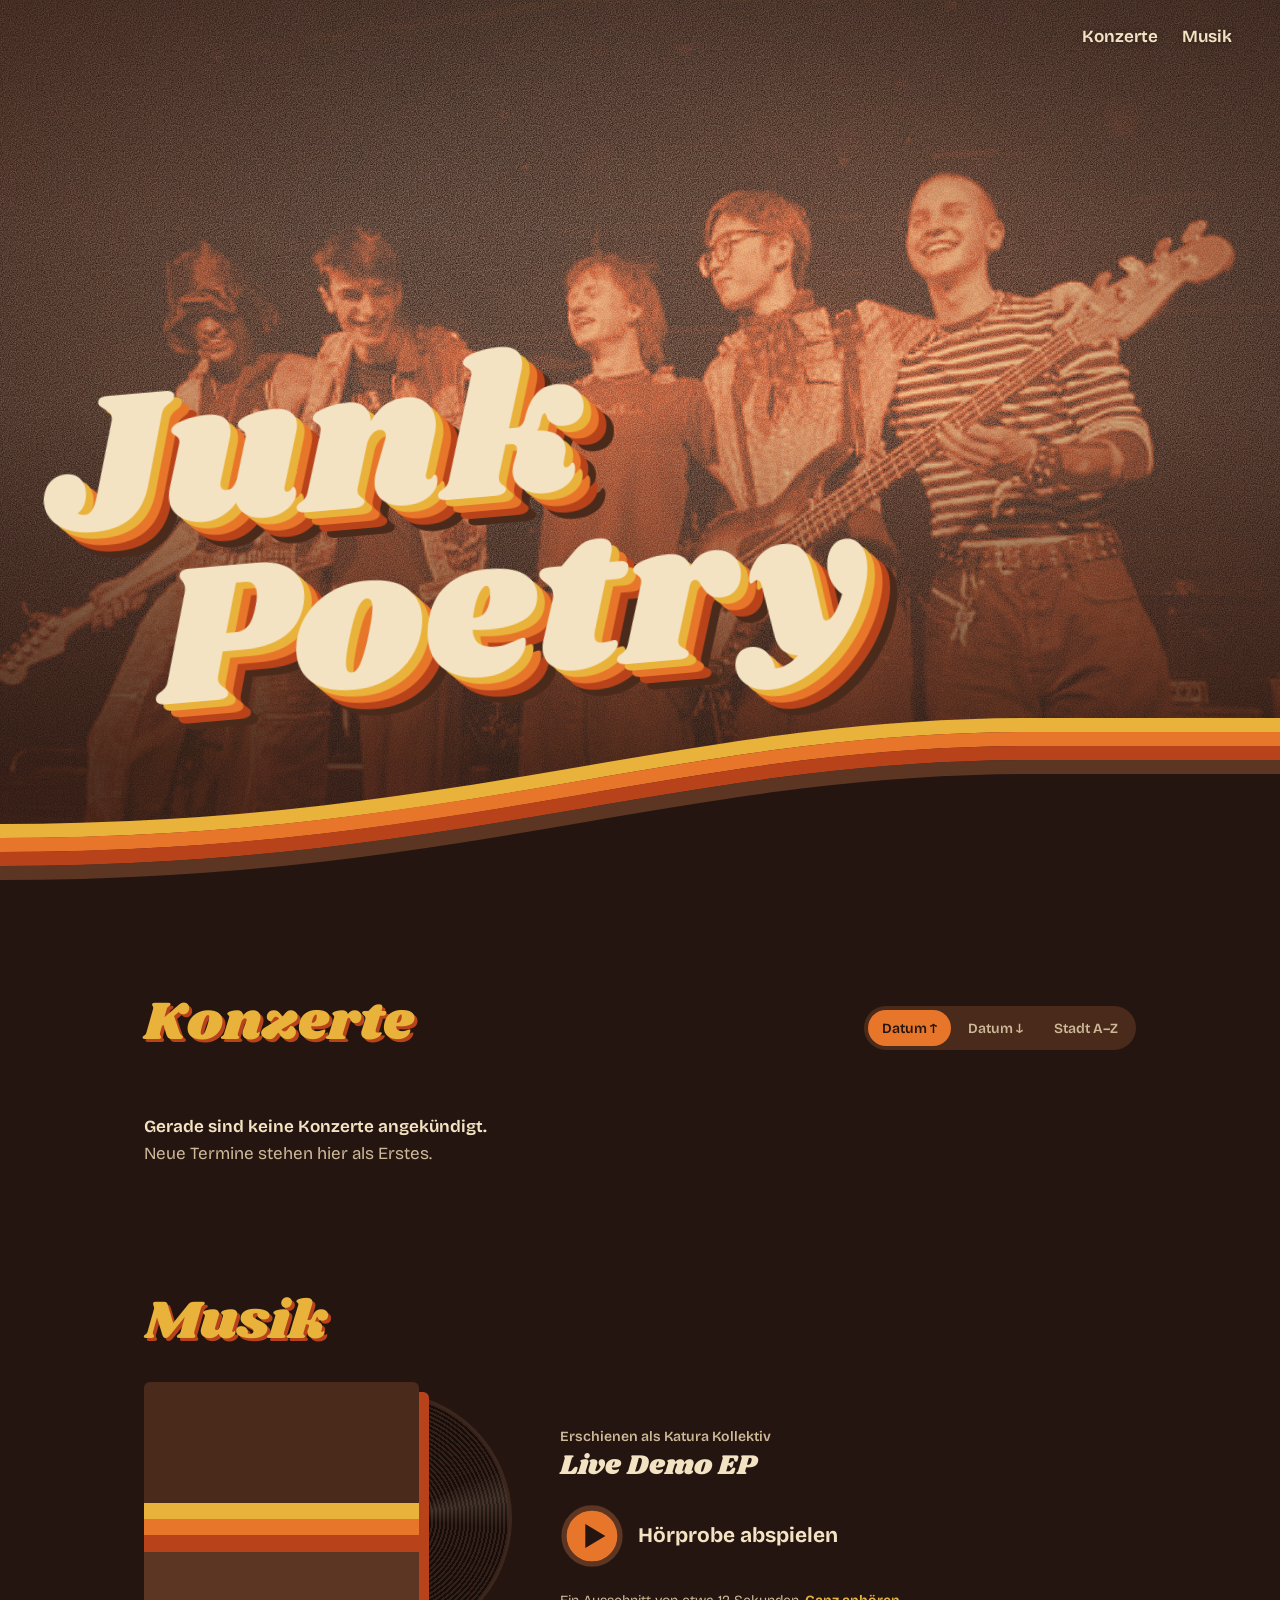
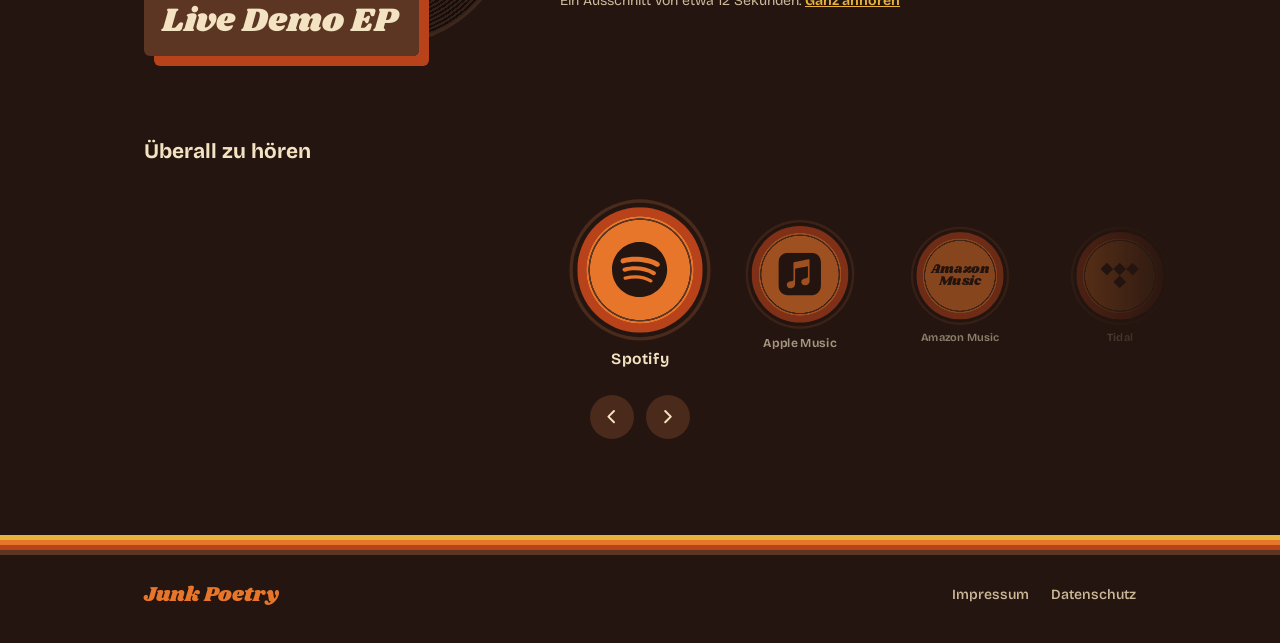
==== index.html @ 199b7a6d "Erste Version der Band-Seite Startseite mit animiertem Titel, Konzertliste, Hörprobe und Plattform-K" ====
<!doctype html>
<html lang="de">
<head>
  <meta charset="utf-8">
  <meta name="viewport" content="width=device-width, initial-scale=1">
  <title>Junk Poetry</title>
  <meta name="description" content="Junk Poetry – Konzerte, Musik und alles Neue von der Band.">
  <meta name="theme-color" content="#241510">
  <meta property="og:title" content="Junk Poetry">
  <meta property="og:description" content="Konzerte, Musik und alles Neue von der Band.">
  <meta property="og:image" content="https://junkpoetry.de/assets/img/hero.jpg">
  <meta property="og:url" content="https://junkpoetry.de/">
  <link rel="icon" href="assets/img/favicon.svg" type="image/svg+xml">
  <link rel="preload" href="assets/fonts/shrikhand-latin-400-normal.woff2" as="font" type="font/woff2" crossorigin>
  <link rel="preload" href="assets/img/hero.jpg" as="image">
  <link rel="stylesheet" href="assets/css/base.css">
  <link rel="stylesheet" href="assets/css/site.css">
  <script src="vendor/supabase.js" defer></script>
  <script type="module" src="assets/js/site.js"></script>
</head>
<body>
  <!-- Duotone-Filter fürs Bandfoto: Schatten Espresso, Mitten Rost, Lichter Aprikose -->
  <svg width="0" height="0" aria-hidden="true" focusable="false" style="position:absolute">
    <filter id="duotone" color-interpolation-filters="sRGB">
      <feColorMatrix type="matrix" values="0.30 0.59 0.11 0 0  0.30 0.59 0.11 0 0  0.30 0.59 0.11 0 0  0 0 0 1 0"/>
      <feComponentTransfer>
        <feFuncR type="table" tableValues="0.141 0.722 0.957"/>
        <feFuncG type="table" tableValues="0.082 0.263 0.788"/>
        <feFuncB type="table" tableValues="0.063 0.106 0.541"/>
      </feComponentTransfer>
    </filter>
  </svg>

  <header class="hero">
    <div class="hero__photo">
      <img id="hero-img" src="assets/img/hero.jpg" alt="Junk Poetry Arm in Arm auf der Bühne nach einem Konzert">
    </div>
    <div class="hero__shade" aria-hidden="true"></div>

    <nav class="topnav" aria-label="Seitenbereiche">
      <a href="#konzerte">Konzerte</a>
      <a href="#musik">Musik</a>
    </nav>

    <h1 class="title">
      <span class="title__word title__word--junk">Junk</span>
      <span class="title__word title__word--poetry">Poetry</span>
    </h1>

    <svg class="swoosh" viewBox="0 0 1440 190" preserveAspectRatio="none" aria-hidden="true" focusable="false">
      <path class="swoosh__fill" d="M0,168 C520,168 760,62 1160,62 L1440,62 L1440,190 L0,190 Z"/>
      <g class="swoosh__lines" fill="none">
        <path stroke="var(--mustard)" d="M0,120 C520,120 760,14 1160,14 L1440,14"/>
        <path stroke="var(--orange)"  d="M0,134 C520,134 760,28 1160,28 L1440,28"/>
        <path stroke="var(--rust)"    d="M0,148 C520,148 760,42 1160,42 L1440,42"/>
        <path stroke="var(--cocoa-2)" d="M0,162 C520,162 760,56 1160,56 L1440,56"/>
      </g>
    </svg>
  </header>

  <main>
    <section id="konzerte" class="section" aria-labelledby="konzerte-titel">
      <div class="section__head">
        <h2 id="konzerte-titel">Konzerte</h2>
        <div class="sort" role="group" aria-label="Konzerte sortieren">
          <button type="button" data-sort="asc" title="Nächste Konzerte zuerst" aria-pressed="true">Datum ↑</button>
          <button type="button" data-sort="desc" title="Späteste Konzerte zuerst" aria-pressed="false">Datum ↓</button>
          <button type="button" data-sort="city" aria-pressed="false">Stadt A–Z</button>
        </div>
      </div>
      <ol class="gigs" id="gigs" aria-live="polite">
        <li class="gigs__state">Termine werden geladen …</li>
      </ol>
    </section>

    <section id="musik" class="section" aria-labelledby="musik-titel">
      <div class="section__head">
        <h2 id="musik-titel">Musik</h2>
      </div>

      <div class="release" id="release" hidden>
        <div class="release__art">
          <div class="vinyl" aria-hidden="true"><span class="vinyl__label"></span></div>
          <div class="cover" id="release-cover"></div>
        </div>
        <div class="release__text">
          <p class="release__by">Erschienen als Katura Kollektiv</p>
          <h3 class="release__title" id="release-title"></h3>
          <button type="button" class="play" id="play" aria-describedby="play-hint">
            <svg class="play__ring" viewBox="0 0 48 48" aria-hidden="true">
              <circle cx="24" cy="24" r="21" class="play__track"/>
              <circle cx="24" cy="24" r="21" class="play__progress" id="play-progress"/>
              <path class="play__icon play__icon--play" d="M19 15 L34 24 L19 33 Z"/>
              <g class="play__icon play__icon--stop"><rect x="17" y="17" width="14" height="14" rx="2"/></g>
            </svg>
            <span class="play__label" id="play-label">Hörprobe abspielen</span>
          </button>
          <p class="release__hint" id="play-hint"></p>
          <audio id="snippet" preload="none" crossorigin="anonymous"></audio>
        </div>
      </div>

      <h3 class="platforms__title" id="platforms-titel">Überall zu hören</h3>
      <div class="carousel" aria-labelledby="platforms-titel">
        <ul class="carousel__track" id="platforms"></ul>
        <div class="carousel__navs">
          <button type="button" class="carousel__nav carousel__nav--prev" aria-label="Vorherige Plattform">
            <svg viewBox="0 0 24 24" aria-hidden="true"><path d="M15 5 L8 12 L15 19"/></svg>
          </button>
          <button type="button" class="carousel__nav carousel__nav--next" aria-label="Nächste Plattform">
            <svg viewBox="0 0 24 24" aria-hidden="true"><path d="M9 5 L16 12 L9 19"/></svg>
          </button>
        </div>
      </div>
    </section>
  </main>

  <footer class="footer">
    <div class="stripes stripes--thin" aria-hidden="true"></div>
    <div class="footer__inner">
      <p class="footer__name">Junk Poetry</p>
      <ul class="footer__links" id="footer-links">
        <li><a href="impressum.html">Impressum</a></li>
        <li><a href="datenschutz.html">Datenschutz</a></li>
      </ul>
    </div>
  </footer>
</body>
</html>
---- assets/css/base.css ----
/* Junk Poetry — gemeinsame Basis (Fonts + Farben) für Seite und Admin */

@font-face {
  font-family: "Shrikhand";
  font-style: normal;
  font-weight: 400;
  font-display: swap;
  src: url("../fonts/shrikhand-latin-400-normal.woff2") format("woff2");
  unicode-range: U+0000-00FF, U+0131, U+0152-0153, U+02BB-02BC, U+02C6, U+02DA, U+02DC, U+0304, U+0308, U+0329, U+2000-206F, U+20AC, U+2122, U+2191, U+2193, U+2212, U+2215, U+FEFF, U+FFFD;
}
@font-face {
  font-family: "Shrikhand";
  font-style: normal;
  font-weight: 400;
  font-display: swap;
  src: url("../fonts/shrikhand-latin-ext-400-normal.woff2") format("woff2");
  unicode-range: U+0100-02BA, U+02BD-02C5, U+02C7-02CC, U+02CE-02D7, U+02DD-02FF, U+1E00-1E9F, U+20A0-20AB, U+20AD-20C0, U+A720-A7FF;
}
@font-face {
  font-family: "Bricolage";
  font-style: normal;
  font-weight: 200 800;
  font-display: swap;
  src: url("../fonts/bricolage-grotesque-latin-wght-normal.woff2") format("woff2-variations");
  unicode-range: U+0000-00FF, U+0131, U+0152-0153, U+02BB-02BC, U+02C6, U+02DA, U+02DC, U+0304, U+0308, U+0329, U+2000-206F, U+20AC, U+2122, U+2191, U+2193, U+2212, U+2215, U+FEFF, U+FFFD;
}
@font-face {
  font-family: "Bricolage";
  font-style: normal;
  font-weight: 200 800;
  font-display: swap;
  src: url("../fonts/bricolage-grotesque-latin-ext-wght-normal.woff2") format("woff2-variations");
  unicode-range: U+0100-02BA, U+02BD-02C5, U+02C7-02CC, U+02CE-02D7, U+02DD-02FF, U+1E00-1E9F, U+20A0-20AB, U+20AD-20C0, U+A720-A7FF;
}

:root {
  --espresso: #241510;
  --cocoa: #4a2a1b;
  --cocoa-2: #5c3622;
  --rust: #b8431b;
  --orange: #e8762a;
  --mustard: #e9b23b;
  --cream: #f3e3c3;
  --cream-dim: #cdb898;

  --display: "Shrikhand", "Cooper Black", Georgia, serif;
  --body: "Bricolage", "Avenir Next", system-ui, sans-serif;

  /* Typo-Skala (ca. 1.25) */
  --t-sm: 0.875rem;
  --t-base: 1.0625rem;
  --t-md: 1.3rem;
  --t-lg: 1.75rem;
  --t-xl: clamp(2.2rem, 5vw, 3.4rem);

  --gutter: clamp(1rem, 4vw, 3rem);
  --maxw: 68rem;

  color-scheme: dark;
}

*,
*::before,
*::after { box-sizing: border-box; }

html { -webkit-text-size-adjust: 100%; }

body {
  margin: 0;
  background: var(--espresso);
  color: var(--cream);
  font-family: var(--body);
  font-size: var(--t-base);
  line-height: 1.55;
  font-weight: 400;
  -webkit-font-smoothing: antialiased;
}

img, svg { display: block; max-width: 100%; }

a { color: inherit; }

:focus-visible {
  outline: 3px solid var(--mustard);
  outline-offset: 3px;
  border-radius: 4px;
}

.visually-hidden {
  position: absolute !important;
  width: 1px; height: 1px;
  overflow: hidden; clip: rect(0 0 0 0);
  white-space: nowrap;
}

/* Die vier Streifen – das wiederkehrende 70s-Motiv */
.stripes {
  --h: 8px;
  height: calc(var(--h) * 4);
  background: linear-gradient(
    var(--mustard) 0 25%,
    var(--orange) 25% 50%,
    var(--rust) 50% 75%,
    var(--cocoa-2) 75% 100%
  );
}
---- assets/css/site.css ----
/* ---------- Hero ---------- */

.hero {
  position: relative;
  min-height: max(34rem, 100svh);
  display: grid;
  grid-template-rows: auto 1fr auto;
  overflow: hidden;
  isolation: isolate;
}

.hero__photo {
  position: absolute;
  inset: 0;
  z-index: -2;
}
.hero__photo img {
  width: 100%;
  height: 100%;
  object-fit: cover;
  object-position: 50% 30%;
  filter: url(#duotone) contrast(1.08);
  opacity: 0;
  transform: scale(1.08);
  animation: photo-in 0.9s cubic-bezier(.2, .7, .2, 1) forwards;
}

/* Abdunkeln unten (Lesbarkeit) + Filmkorn, versteckt auch das kleine Foto */
.hero__shade {
  position: absolute;
  inset: 0;
  z-index: -1;
  background:
    url("data:image/svg+xml,%3Csvg xmlns='http://www.w3.org/2000/svg' width='180' height='180'%3E%3Cfilter id='n'%3E%3CfeTurbulence type='fractalNoise' baseFrequency='.85' numOctaves='3' stitchTiles='stitch'/%3E%3CfeColorMatrix values='0 0 0 0 .95  0 0 0 0 .85  0 0 0 0 .7  0 0 0 .55 0'/%3E%3C/filter%3E%3Crect width='100%25' height='100%25' filter='url(%23n)'/%3E%3C/svg%3E"),
    radial-gradient(ellipse at 50% 35%, transparent 30%, rgb(36 21 16 / .55) 100%),
    linear-gradient(to bottom, rgb(36 21 16 / .35), transparent 25%, transparent 45%, rgb(36 21 16 / .75) 85%);
  background-blend-mode: overlay, normal, normal;
  opacity: 0.95;
}

.topnav {
  display: flex;
  justify-content: flex-end;
  gap: 1.5rem;
  padding: 1.25rem var(--gutter);
  font-weight: 650;
  font-size: var(--t-base);
}
.topnav a {
  text-decoration: none;
  padding: 0.25rem 0;
  border-bottom: 2px solid transparent;
  text-shadow: 0 1px 6px rgb(36 21 16 / .6);
}
.topnav a:hover { border-bottom-color: var(--mustard); }

.title {
  align-self: end;
  margin: 0;
  padding: 0 var(--gutter) 0.5rem;
  font-family: var(--display);
  font-weight: 400;
  font-size: clamp(4.4rem, 17vw, 12.5rem);
  line-height: 0.82;
  color: var(--cream);
  display: flex;
  flex-direction: column;
  align-items: flex-start;
  /* 70s-Stapelschatten */
  text-shadow:
    0.035em 0.035em 0 var(--mustard),
    0.07em 0.07em 0 var(--orange),
    0.105em 0.105em 0 var(--rust),
    0.14em 0.14em 0 var(--cocoa);
}
.title__word {
  display: block;
  transform-origin: 40% 70%;
  opacity: 0;
}
.title__word--junk {
  --tilt: -5deg;
  animation: pop 0.7s cubic-bezier(.3, 1.4, .5, 1) 0.45s forwards;
}
.title__word--poetry {
  --tilt: -5deg;
  margin-left: 0.55em;
  animation: pop 0.7s cubic-bezier(.3, 1.4, .5, 1) 0.9s forwards;
}

.swoosh {
  display: block;
  width: 100%;
  height: 190px;
  margin-bottom: -1px;
  clip-path: inset(0 100% 0 0);
  animation: wipe 0.9s cubic-bezier(.6, 0, .2, 1) 1.25s forwards;
}
.swoosh__fill { fill: var(--espresso); }
.swoosh__lines path {
  stroke-width: 14;
  vector-effect: non-scaling-stroke;
}

@keyframes photo-in {
  to { opacity: 1; transform: scale(1); }
}
@keyframes pop {
  0%   { opacity: 0; transform: scale(0.2) rotate(-16deg); }
  55%  { opacity: 1; transform: scale(1.12) rotate(2deg); }
  80%  { transform: scale(0.97) rotate(var(--tilt)); }
  100% { opacity: 1; transform: scale(1) rotate(var(--tilt)); }
}
@keyframes wipe {
  to { clip-path: inset(0 0 0 0); }
}

/* ---------- Sektionen ---------- */

.section {
  max-width: var(--maxw);
  margin: 0 auto;
  padding: clamp(3rem, 8vw, 6rem) var(--gutter) 0;
}

.section__head {
  display: flex;
  flex-wrap: wrap;
  align-items: end;
  justify-content: space-between;
  gap: 1rem 2rem;
  margin-bottom: 2rem;
}

.section h2 {
  margin: 0;
  font-family: var(--display);
  font-weight: 400;
  font-size: var(--t-xl);
  line-height: 1;
  color: var(--mustard);
  text-shadow: 0.05em 0.05em 0 var(--rust);
}

/* ---------- Sortierung ---------- */

.sort {
  display: inline-flex;
  padding: 4px;
  gap: 2px;
  border-radius: 999px;
  background: var(--cocoa);
}
.sort button {
  font: inherit;
  font-size: var(--t-sm);
  font-weight: 600;
  color: var(--cream-dim);
  background: none;
  border: 0;
  border-radius: 999px;
  padding: 0.45rem 0.9rem;
  white-space: nowrap;
  cursor: pointer;
}
.sort button:hover { color: var(--cream); }
.sort button[aria-pressed="true"] {
  background: var(--orange);
  color: var(--espresso);
}

/* ---------- Konzerte als Ticketabrisse ---------- */

.gigs {
  list-style: none;
  margin: 0;
  padding: 0;
  display: grid;
  gap: 1.1rem;
}

.gigs__state {
  padding: 2rem 0;
  color: var(--cream-dim);
  max-width: 34rem;
}
.gigs__state strong { color: var(--cream); font-weight: 650; }

.gig {
  --notch: 11px;
  position: relative;
  display: grid;
  grid-template-columns: 7.5rem 1fr auto;
  align-items: stretch;
  background: var(--cream);
  color: var(--espresso);
  border-radius: 10px;
  /* Kerben links und rechts der Perforation */
  -webkit-mask:
    radial-gradient(circle var(--notch) at 7.5rem 0, transparent 98%, #000) top / 100% 51% no-repeat,
    radial-gradient(circle var(--notch) at 7.5rem 100%, transparent 98%, #000) bottom / 100% 51% no-repeat;
          mask:
    radial-gradient(circle var(--notch) at 7.5rem 0, transparent 98%, #000) top / 100% 51% no-repeat,
    radial-gradient(circle var(--notch) at 7.5rem 100%, transparent 98%, #000) bottom / 100% 51% no-repeat;
}

.gig__date {
  display: grid;
  place-content: center;
  text-align: center;
  padding: 1rem 0.5rem;
  background: var(--orange);
  border-radius: 10px 0 0 10px;
  color: var(--espresso);
}
.gig__date time { display: grid; }
.gig__day {
  font-family: var(--display);
  font-size: 2.6rem;
  line-height: 1;
  color: var(--cream);
  text-shadow: 0.05em 0.05em 0 var(--rust);
}
.gig__month {
  font-weight: 700;
  font-size: var(--t-sm);
  margin-top: 0.3rem;
}

.gig__info {
  padding: 1.1rem 1.4rem;
  border-left: 3px dashed rgb(36 21 16 / .35);
  min-width: 0;
}
.gig__city {
  margin: 0;
  font-size: var(--t-lg);
  font-weight: 750;
  line-height: 1.1;
  letter-spacing: -0.01em;
}
.gig__venue {
  margin: 0.25rem 0 0;
  font-weight: 500;
}
.gig__note {
  margin: 0.35rem 0 0;
  font-size: var(--t-sm);
  color: #6b4a36;
}

.gig__action {
  display: flex;
  align-items: center;
  padding: 1rem 1.4rem 1rem 0;
}

.btn {
  display: inline-flex;
  align-items: center;
  gap: 0.5rem;
  font: inherit;
  font-weight: 700;
  text-decoration: none;
  background: var(--espresso);
  color: var(--cream);
  border: 0;
  border-radius: 999px;
  padding: 0.65rem 1.3rem;
  cursor: pointer;
  white-space: nowrap;
}
.btn:hover { background: var(--rust); }

.stamp {
  display: inline-block;
  font-family: var(--display);
  font-size: 1.05rem;
  color: var(--rust);
  border: 3px solid currentColor;
  border-radius: 8px;
  padding: 0.2rem 0.7rem;
  transform: rotate(-6deg);
  white-space: nowrap;
}
.stamp--free { color: #6f7a2e; }
.stamp--tba  { color: #8a6a52; font-family: var(--body); font-weight: 700; font-size: var(--t-sm); }

@media (max-width: 640px) {
  .gig {
    --cut: 5.5rem;
    grid-template-columns: var(--cut) 1fr;
    -webkit-mask:
      radial-gradient(circle var(--notch) at var(--cut) 0, transparent 98%, #000) top / 100% 51% no-repeat,
      radial-gradient(circle var(--notch) at var(--cut) 100%, transparent 98%, #000) bottom / 100% 51% no-repeat;
            mask:
      radial-gradient(circle var(--notch) at var(--cut) 0, transparent 98%, #000) top / 100% 51% no-repeat,
      radial-gradient(circle var(--notch) at var(--cut) 100%, transparent 98%, #000) bottom / 100% 51% no-repeat;
  }
  .gig__date { grid-row: span 2; }
  .gig__day { font-size: 2.1rem; }
  .gig__info { padding: 1rem 1rem 0.4rem; }
  .gig__city { font-size: var(--t-md); }
  .gig__action {
    border-left: 3px dashed rgb(36 21 16 / .35);
    padding: 0.4rem 1rem 1rem;
  }
}

/* ---------- Release + Hörprobe ---------- */

.release {
  display: grid;
  grid-template-columns: minmax(0, 22rem) 1fr;
  gap: clamp(1.5rem, 5vw, 4.5rem);
  align-items: center;
  margin-bottom: clamp(3rem, 7vw, 5rem);
}
.release[hidden] { display: none; }

.release__art {
  position: relative;
  width: 78%;
  aspect-ratio: 1;
}

.cover {
  position: relative;
  z-index: 1;
  width: 100%;
  height: 100%;
  border-radius: 6px;
  overflow: hidden;
  box-shadow: 10px 10px 0 var(--rust);
  background: var(--cocoa);
}
.cover img { width: 100%; height: 100%; object-fit: cover; }

/* Platzhalter-Cover, falls noch keins hochgeladen ist */
.cover--empty {
  display: grid;
  align-content: end;
  padding: 1.1rem;
  background: linear-gradient(
    var(--cocoa) 0 44%,
    var(--mustard) 44% 50%,
    var(--orange) 50% 56%,
    var(--rust) 56% 62%,
    var(--cocoa-2) 62% 100%
  );
}
.cover--empty span {
  font-family: var(--display);
  font-size: clamp(1.4rem, 3.4vw, 2.1rem);
  line-height: 1;
  color: var(--cream);
}

.vinyl {
  position: absolute;
  inset: 4% -34% 4% auto;
  aspect-ratio: 1;
  border-radius: 50%;
  background:
    radial-gradient(circle, var(--espresso) 0 3%, transparent 3.5%),
    radial-gradient(circle, transparent 0 30%, transparent 30%),
    conic-gradient(from 30deg, transparent 0 10%, rgb(243 227 195 / .10) 14%, transparent 18% 60%, rgb(243 227 195 / .08) 64%, transparent 68%),
    repeating-radial-gradient(circle, #160d09 0 2px, #33201a 2px 4px);
  box-shadow: inset 0 0 0 3px #3d271d;
}
.vinyl__label {
  position: absolute;
  inset: 34%;
  border-radius: 50%;
  background:
    radial-gradient(circle, var(--espresso) 0 9%, transparent 10%),
    conic-gradient(var(--mustard) 0 25%, var(--orange) 0 50%, var(--mustard) 0 75%, var(--orange) 0);
}
.is-playing .vinyl { animation: spin 1.8s linear infinite; }

@keyframes spin { to { transform: rotate(1turn); } }

.release__by {
  margin: 0;
  color: var(--cream-dim);
  font-size: var(--t-sm);
  font-weight: 600;
}
.release__title {
  margin: 0.2rem 0 1.4rem;
  font-family: var(--display);
  font-weight: 400;
  font-size: var(--t-lg);
  line-height: 1.1;
}

.play {
  display: inline-flex;
  align-items: center;
  gap: 0.9rem;
  font: inherit;
  font-weight: 700;
  font-size: var(--t-md);
  color: var(--cream);
  background: none;
  border: 0;
  padding: 0;
  cursor: pointer;
}
.play__ring { width: 4rem; height: 4rem; flex: none; }
.play__track { fill: var(--orange); stroke: var(--cocoa-2); stroke-width: 4; }
.play__progress {
  fill: none;
  stroke: var(--mustard);
  stroke-width: 4;
  stroke-linecap: round;
  stroke-dasharray: 132;
  stroke-dashoffset: 132;
  transform: rotate(-90deg);
  transform-origin: center;
}
.play__icon { fill: var(--espresso); }
.play__icon--stop { display: none; }
.is-playing .play__icon--play { display: none; }
.is-playing .play__icon--stop { display: inline; }
.play:hover .play__track { fill: var(--mustard); }

.release__hint {
  margin: 0.8rem 0 0;
  font-size: var(--t-sm);
  color: var(--cream-dim);
  max-width: 30rem;
}
.release__hint a { color: var(--mustard); font-weight: 650; }

@media (max-width: 640px) {
  .hero { min-height: max(30rem, 78svh); }
  .title { font-size: 19vw; }
  .swoosh { height: 120px; }
  .swoosh__lines path { stroke-width: 9; }
  .release { grid-template-columns: 1fr; }
  .release__art { width: 62%; }
}

/* ---------- Plattform-Karussell ---------- */

.platforms__title {
  margin: 0 0 0.5rem;
  font-size: var(--t-md);
  font-weight: 700;
}

.carousel {
  position: relative;
  margin: 0 calc(var(--gutter) * -1);
}

.carousel__track {
  --item: 9.5rem;
  list-style: none;
  margin: 0;
  display: flex;
  gap: 0.5rem;
  overflow-x: auto;
  scroll-snap-type: x mandatory;
  scroll-behavior: smooth;
  overscroll-behavior-x: contain;
  padding: 2.5rem calc(50% - var(--item) / 2) 2rem;
  scrollbar-width: none;
  -webkit-mask-image: linear-gradient(to right, transparent, #000 18%, #000 82%, transparent);
          mask-image: linear-gradient(to right, transparent, #000 18%, #000 82%, transparent);
}
.carousel__track::-webkit-scrollbar { display: none; }

.carousel__track > li {
  flex: 0 0 var(--item);
  scroll-snap-align: center;
  display: grid;
  justify-items: center;
}

.platform {
  --k: 0; /* 1 = Mitte, 0 = Rand – per JS gesetzt */
  display: grid;
  justify-items: center;
  gap: 0.8rem;
  text-decoration: none;
  transform: scale(calc(0.78 + var(--k) * 0.34));
  opacity: calc(0.5 + var(--k) * 0.5);
  transition: transform 0.12s linear, opacity 0.12s linear;
}

/* Jede Plattform als Plattenlabel */
.platform__disc {
  width: 7rem;
  aspect-ratio: 1;
  border-radius: 50%;
  display: grid;
  place-items: center;
  background:
    radial-gradient(circle, transparent 0 56%, var(--cocoa-2) 56.5% 58%, transparent 58.5%),
    radial-gradient(circle, var(--orange) 0 60%, var(--rust) 60.5% 100%);
  box-shadow: 0 0 0 4px var(--espresso), 0 0 0 7px var(--cocoa);
}
.platform__disc svg {
  width: 44%;
  height: 44%;
  fill: var(--espresso);
}
.platform__word {
  font-family: var(--display);
  font-size: 1.05rem;
  line-height: 0.95;
  text-align: center;
  color: var(--espresso);
}
.platform__name {
  font-weight: 650;
  font-size: var(--t-sm);
  text-align: center;
  white-space: nowrap;
}
.platform:hover .platform__disc,
.platform:focus-visible .platform__disc {
  background:
    radial-gradient(circle, transparent 0 56%, var(--cocoa-2) 56.5% 58%, transparent 58.5%),
    radial-gradient(circle, var(--mustard) 0 60%, var(--orange) 60.5% 100%);
}

.carousel__navs {
  display: flex;
  justify-content: center;
  gap: 0.75rem;
}
.carousel__nav {
  width: 2.75rem;
  height: 2.75rem;
  border-radius: 50%;
  border: 0;
  background: var(--cocoa);
  color: var(--cream);
  display: grid;
  place-items: center;
  cursor: pointer;
}
.carousel__nav:hover { background: var(--rust); }
.carousel__nav svg { width: 1.2rem; fill: none; stroke: currentColor; stroke-width: 2.5; stroke-linecap: round; stroke-linejoin: round; }

/* ---------- Footer ---------- */

.footer {
  margin-top: clamp(3rem, 8vw, 6rem);
}
.stripes--thin { --h: 5px; }
.footer__inner {
  max-width: var(--maxw);
  margin: 0 auto;
  padding: 1.5rem var(--gutter) 2rem;
  display: flex;
  flex-wrap: wrap;
  gap: 1rem 2rem;
  align-items: center;
  justify-content: space-between;
}
.footer__name {
  margin: 0;
  font-family: var(--display);
  font-size: var(--t-md);
  color: var(--orange);
}
.footer__links {
  list-style: none;
  margin: 0;
  padding: 0;
  display: flex;
  flex-wrap: wrap;
  gap: 0.5rem 1.4rem;
  font-size: var(--t-sm);
  font-weight: 550;
}
.footer__links a { text-decoration: none; color: var(--cream-dim); }
.footer__links a:hover { color: var(--cream); text-decoration: underline; }

/* ---------- Weniger Bewegung ---------- */

@media (prefers-reduced-motion: reduce) {
  .hero__photo img,
  .title__word,
  .swoosh {
    animation: none;
    opacity: 1;
    transform: none;
    clip-path: none;
  }
  .title__word { transform: rotate(var(--tilt)); }
  .is-playing .vinyl { animation: none; }
  .carousel__track { scroll-behavior: auto; }
  .platform { transition: none; }
}

/* ---------- Impressum / Datenschutz ---------- */

.legal-top {
  display: flex;
  align-items: center;
  justify-content: space-between;
  padding: 1.25rem var(--gutter);
}
.legal-top a {
  font-family: var(--display);
  font-size: var(--t-md);
  color: var(--orange);
  text-decoration: none;
}
.legal {
  max-width: 42rem;
  margin: 0 auto;
  padding: clamp(2rem, 6vw, 4rem) var(--gutter) 0;
}
.legal h1 {
  margin: 0 0 1.5rem;
  font-family: var(--display);
  font-weight: 400;
  font-size: var(--t-xl);
  line-height: 1;
  color: var(--mustard);
  text-shadow: 0.05em 0.05em 0 var(--rust);
}
.legal h2 {
  margin: 2.2rem 0 0.5rem;
  font-size: var(--t-md);
  font-weight: 750;
}
.legal p, .legal li { color: var(--cream); }
.legal a { color: var(--mustard); }
.legal .todo {
  background: var(--cocoa);
  border-left: 4px solid var(--orange);
  padding: 0.1rem 0.5rem;
  border-radius: 4px;
}
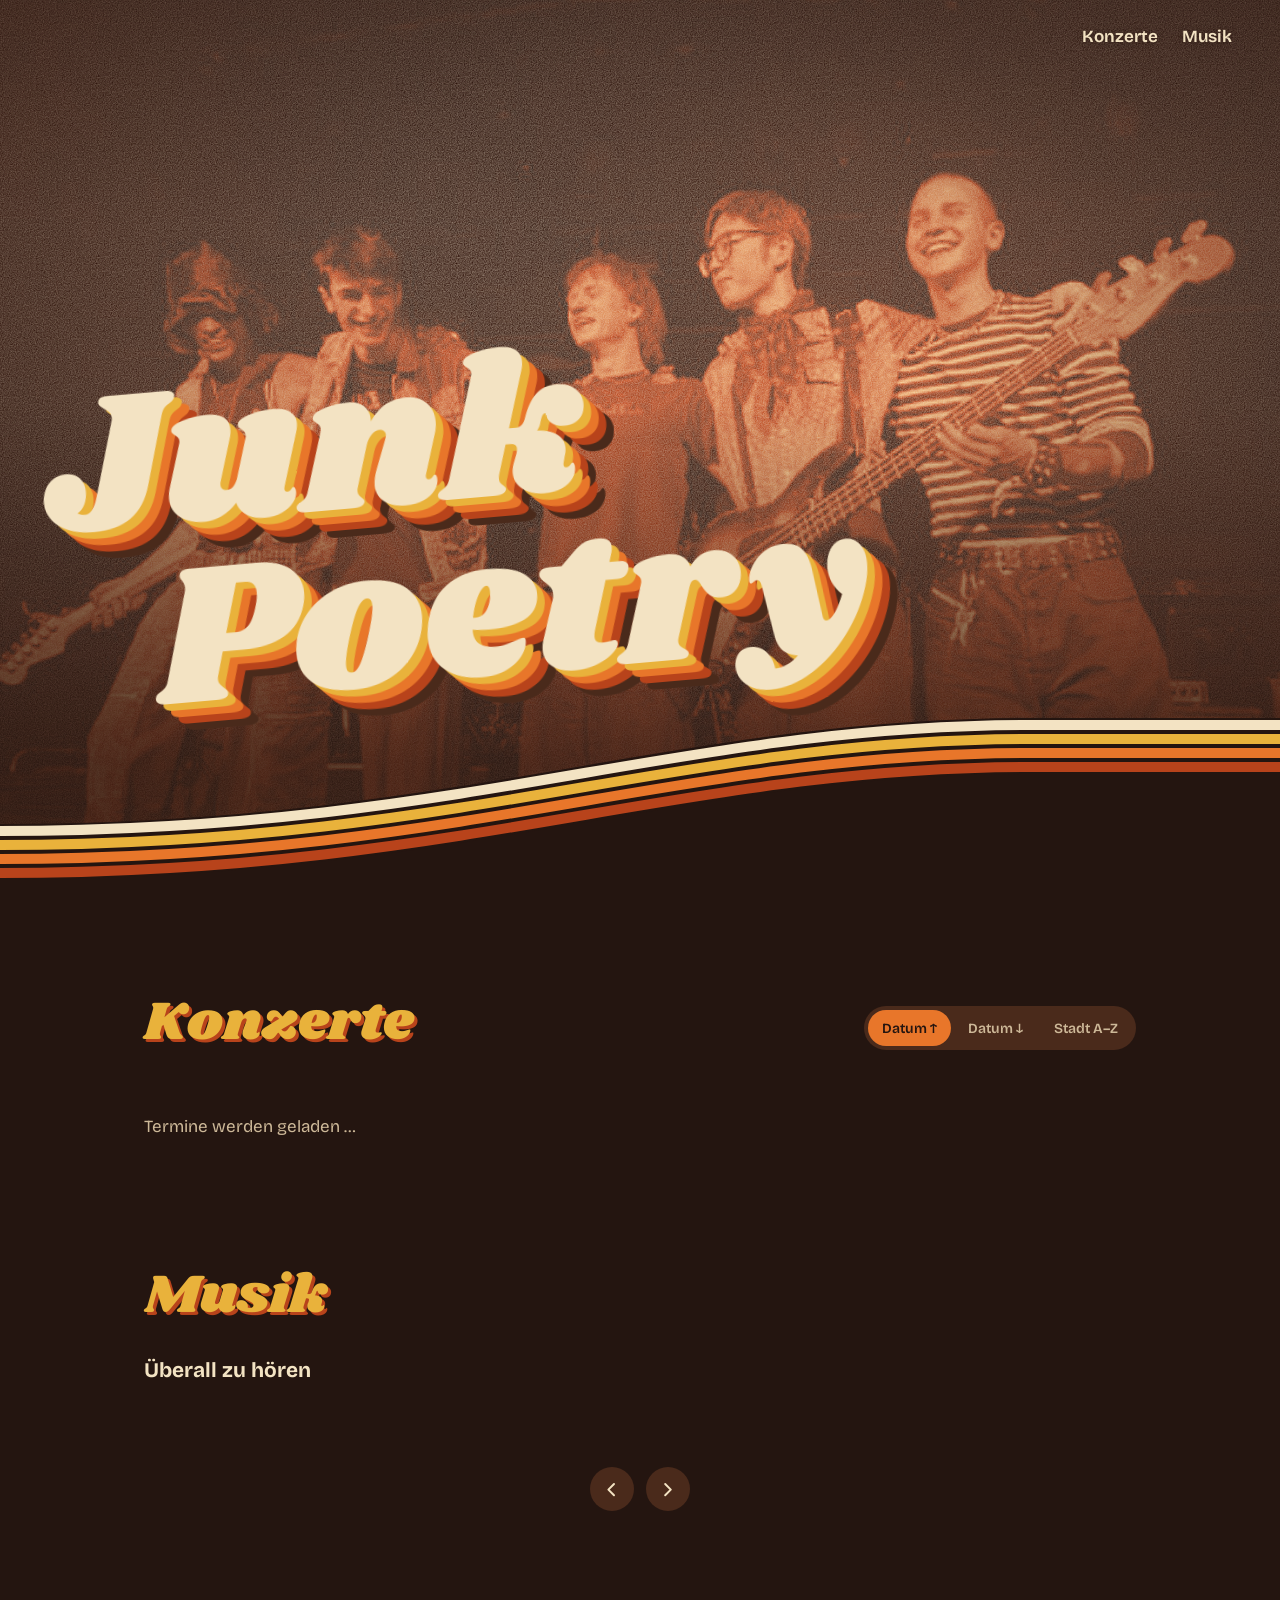
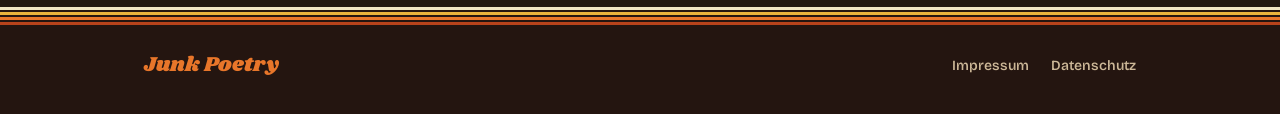
==== commit 7206fa59: "Streifen mit Fugen und Creme statt Dunkelbraun Die vier direkt aneinanderliegenden Streifen erinnert" ====
--- a/index.html
+++ b/index.html
@@ -50,10 +50,11 @@
     <svg class="swoosh" viewBox="0 0 1440 190" preserveAspectRatio="none" aria-hidden="true" focusable="false">
       <path class="swoosh__fill" d="M0,168 C520,168 760,62 1160,62 L1440,62 L1440,190 L0,190 Z"/>
       <g class="swoosh__lines" fill="none">
-        <path stroke="var(--mustard)" d="M0,120 C520,120 760,14 1160,14 L1440,14"/>
-        <path stroke="var(--orange)"  d="M0,134 C520,134 760,28 1160,28 L1440,28"/>
-        <path stroke="var(--rust)"    d="M0,148 C520,148 760,42 1160,42 L1440,42"/>
-        <path stroke="var(--cocoa-2)" d="M0,162 C520,162 760,56 1160,56 L1440,56"/>
+        <path class="swoosh__band" d="M0,141 C520,141 760,35 1160,35 L1440,35"/>
+        <path stroke="var(--cream)"   d="M0,120 C520,120 760,14 1160,14 L1440,14"/>
+        <path stroke="var(--mustard)" d="M0,134 C520,134 760,28 1160,28 L1440,28"/>
+        <path stroke="var(--orange)"  d="M0,148 C520,148 760,42 1160,42 L1440,42"/>
+        <path stroke="var(--rust)"    d="M0,162 C520,162 760,56 1160,56 L1440,56"/>
       </g>
     </svg>
   </header>
--- a/assets/css/base.css
+++ b/assets/css/base.css
@@ -95,12 +95,17 @@
 
 /* Die vier Streifen – das wiederkehrende 70s-Motiv */
 .stripes {
-  --h: 8px;
-  height: calc(var(--h) * 4);
+  /* vier Streifen mit dunklen Fugen – Rennstreifen statt Flagge */
+  --h: 6px;
+  --g: 3px;
+  height: calc(var(--h) * 4 + var(--g) * 3);
   background: linear-gradient(
-    var(--mustard) 0 25%,
-    var(--orange) 25% 50%,
-    var(--rust) 50% 75%,
-    var(--cocoa-2) 75% 100%
+    var(--cream) 0 var(--h),
+    transparent 0 calc(var(--h) + var(--g)),
+    var(--mustard) 0 calc(var(--h) * 2 + var(--g)),
+    transparent 0 calc(var(--h) * 2 + var(--g) * 2),
+    var(--orange) 0 calc(var(--h) * 3 + var(--g) * 2),
+    transparent 0 calc(var(--h) * 3 + var(--g) * 3),
+    var(--rust) 0 100%
   );
 }
--- a/assets/css/site.css
+++ b/assets/css/site.css
@@ -97,8 +97,9 @@
   animation: wipe 0.9s cubic-bezier(.6, 0, .2, 1) 1.25s forwards;
 }
 .swoosh__fill { fill: var(--espresso); }
+.swoosh__lines .swoosh__band { stroke: var(--espresso); stroke-width: 56; }
 .swoosh__lines path {
-  stroke-width: 14;
+  stroke-width: 10;
   vector-effect: non-scaling-stroke;
 }
 
@@ -437,7 +438,8 @@
   .hero { min-height: max(30rem, 78svh); }
   .title { font-size: 19vw; }
   .swoosh { height: 120px; }
-  .swoosh__lines path { stroke-width: 9; }
+  .swoosh__lines path { stroke-width: 6; }
+  .swoosh__lines .swoosh__band { stroke-width: 36; }
   .release { grid-template-columns: 1fr; }
   .release__art { width: 62%; }
 }
@@ -551,7 +553,7 @@
 .footer {
   margin-top: clamp(3rem, 8vw, 6rem);
 }
-.stripes--thin { --h: 5px; }
+.stripes--thin { --h: 3px; --g: 2px; }
 .footer__inner {
   max-width: var(--maxw);
   margin: 0 auto;
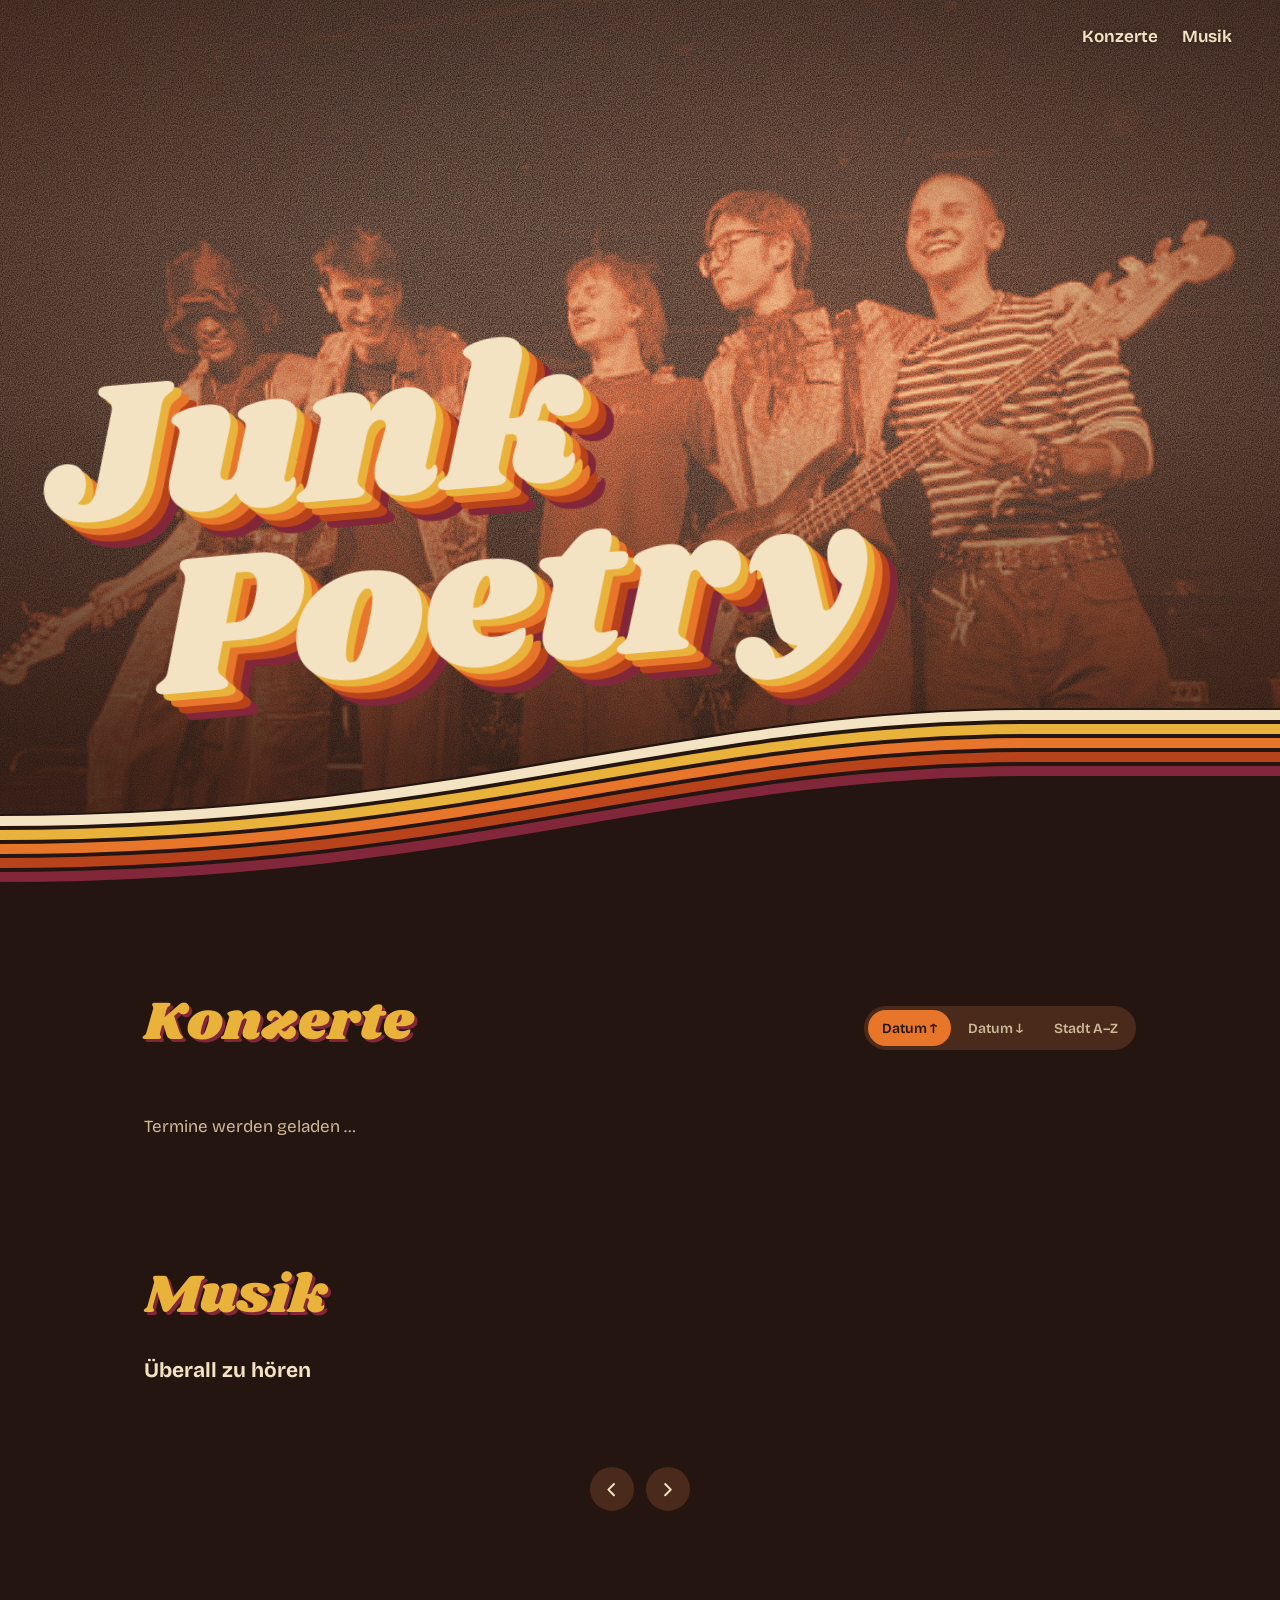
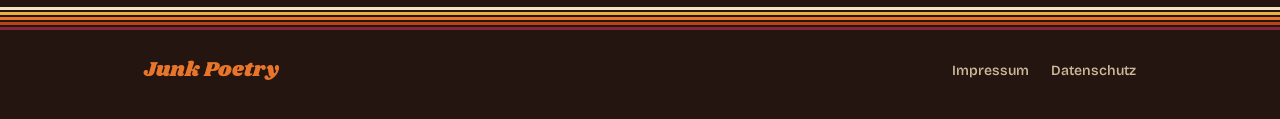
==== commit 48524ede: "Weinrot als fünfte Farbe in Streifen und Titelschatten Co-Authored-By: Claude Opus 5.5 <noreply@anth" ====
--- a/index.html
+++ b/index.html
@@ -47,14 +47,15 @@
       <span class="title__word title__word--poetry">Poetry</span>
     </h1>
 
-    <svg class="swoosh" viewBox="0 0 1440 190" preserveAspectRatio="none" aria-hidden="true" focusable="false">
-      <path class="swoosh__fill" d="M0,168 C520,168 760,62 1160,62 L1440,62 L1440,190 L0,190 Z"/>
+    <svg class="swoosh" viewBox="0 0 1440 200" preserveAspectRatio="none" aria-hidden="true" focusable="false">
+      <path class="swoosh__fill" d="M0,182 C520,182 760,76 1160,76 L1440,76 L1440,200 L0,200 Z"/>
       <g class="swoosh__lines" fill="none">
-        <path class="swoosh__band" d="M0,141 C520,141 760,35 1160,35 L1440,35"/>
+        <path class="swoosh__band" d="M0,148 C520,148 760,42 1160,42 L1440,42"/>
         <path stroke="var(--cream)"   d="M0,120 C520,120 760,14 1160,14 L1440,14"/>
         <path stroke="var(--mustard)" d="M0,134 C520,134 760,28 1160,28 L1440,28"/>
         <path stroke="var(--orange)"  d="M0,148 C520,148 760,42 1160,42 L1440,42"/>
         <path stroke="var(--rust)"    d="M0,162 C520,162 760,56 1160,56 L1440,56"/>
+        <path stroke="var(--wine)"    d="M0,176 C520,176 760,70 1160,70 L1440,70"/>
       </g>
     </svg>
   </header>
--- a/assets/css/base.css
+++ b/assets/css/base.css
@@ -38,6 +38,7 @@
   --cocoa: #4a2a1b;
   --cocoa-2: #5c3622;
   --rust: #b8431b;
+  --wine: #82263a;
   --orange: #e8762a;
   --mustard: #e9b23b;
   --cream: #f3e3c3;
@@ -95,10 +96,10 @@
 
 /* Die vier Streifen – das wiederkehrende 70s-Motiv */
 .stripes {
-  /* vier Streifen mit dunklen Fugen – Rennstreifen statt Flagge */
+  /* fünf Streifen mit dunklen Fugen, von Creme bis Weinrot */
   --h: 6px;
   --g: 3px;
-  height: calc(var(--h) * 4 + var(--g) * 3);
+  height: calc(var(--h) * 5 + var(--g) * 4);
   background: linear-gradient(
     var(--cream) 0 var(--h),
     transparent 0 calc(var(--h) + var(--g)),
@@ -106,6 +107,8 @@
     transparent 0 calc(var(--h) * 2 + var(--g) * 2),
     var(--orange) 0 calc(var(--h) * 3 + var(--g) * 2),
     transparent 0 calc(var(--h) * 3 + var(--g) * 3),
-    var(--rust) 0 100%
+    var(--rust) 0 calc(var(--h) * 4 + var(--g) * 3),
+    transparent 0 calc(var(--h) * 4 + var(--g) * 4),
+    var(--wine) 0 100%
   );
 }
--- a/assets/css/site.css
+++ b/assets/css/site.css
@@ -71,7 +71,7 @@
     0.035em 0.035em 0 var(--mustard),
     0.07em 0.07em 0 var(--orange),
     0.105em 0.105em 0 var(--rust),
-    0.14em 0.14em 0 var(--cocoa);
+    0.14em 0.14em 0 var(--wine);
 }
 .title__word {
   display: block;
@@ -91,13 +91,13 @@
 .swoosh {
   display: block;
   width: 100%;
-  height: 190px;
+  height: 200px;
   margin-bottom: -1px;
   clip-path: inset(0 100% 0 0);
   animation: wipe 0.9s cubic-bezier(.6, 0, .2, 1) 1.25s forwards;
 }
 .swoosh__fill { fill: var(--espresso); }
-.swoosh__lines .swoosh__band { stroke: var(--espresso); stroke-width: 56; }
+.swoosh__lines .swoosh__band { stroke: var(--espresso); stroke-width: 70; }
 .swoosh__lines path {
   stroke-width: 10;
   vector-effect: non-scaling-stroke;
@@ -140,7 +140,7 @@
   font-size: var(--t-xl);
   line-height: 1;
   color: var(--mustard);
-  text-shadow: 0.05em 0.05em 0 var(--rust);
+  text-shadow: 0.05em 0.05em 0 var(--wine);
 }
 
 /* ---------- Sortierung ---------- */
@@ -220,7 +220,7 @@
   font-size: 2.6rem;
   line-height: 1;
   color: var(--cream);
-  text-shadow: 0.05em 0.05em 0 var(--rust);
+  text-shadow: 0.05em 0.05em 0 var(--wine);
 }
 .gig__month {
   font-weight: 700;
@@ -271,7 +271,7 @@
   cursor: pointer;
   white-space: nowrap;
 }
-.btn:hover { background: var(--rust); }
+.btn:hover { background: var(--wine); }
 
 .stamp {
   display: inline-block;
@@ -332,7 +332,7 @@
   height: 100%;
   border-radius: 6px;
   overflow: hidden;
-  box-shadow: 10px 10px 0 var(--rust);
+  box-shadow: 10px 10px 0 var(--wine);
   background: var(--cocoa);
 }
 .cover img { width: 100%; height: 100%; object-fit: cover; }
@@ -437,9 +437,9 @@
 @media (max-width: 640px) {
   .hero { min-height: max(30rem, 78svh); }
   .title { font-size: 19vw; }
-  .swoosh { height: 120px; }
+  .swoosh { height: 126px; }
   .swoosh__lines path { stroke-width: 6; }
-  .swoosh__lines .swoosh__band { stroke-width: 36; }
+  .swoosh__lines .swoosh__band { stroke-width: 44; }
   .release { grid-template-columns: 1fr; }
   .release__art { width: 62%; }
 }
@@ -626,7 +626,7 @@
   font-size: var(--t-xl);
   line-height: 1;
   color: var(--mustard);
-  text-shadow: 0.05em 0.05em 0 var(--rust);
+  text-shadow: 0.05em 0.05em 0 var(--wine);
 }
 .legal h2 {
   margin: 2.2rem 0 0.5rem;
